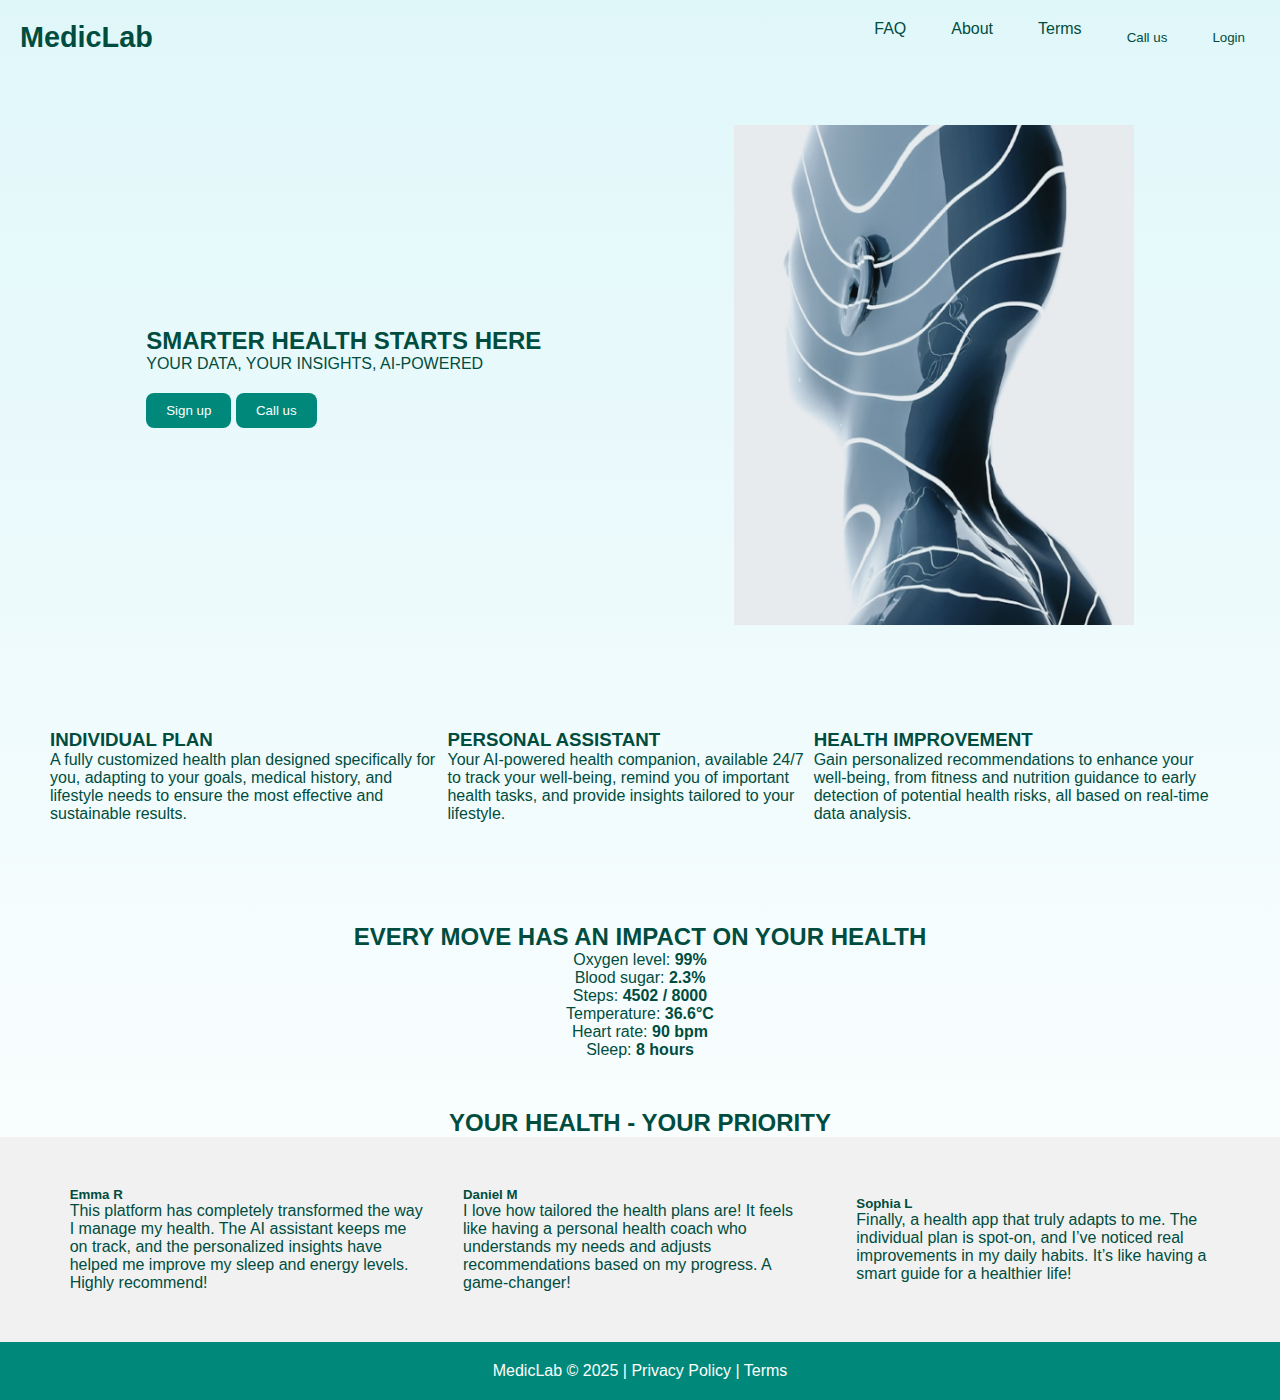
==== index.html @ 34ea57f1 "finial" ====
<!DOCTYPE html>
<html>
<head>
    <title>MedicLab</title>
    <meta charset="utf-8">
    <link rel="stylesheet" href="mockup.css">
    
</head>
    <body>

    <header class="navbar">
        <h1>MedicLab</h1>
        <nav>
            <ul>
                <li><a href="mockup.html">FAQ</a></li>
                <li><a href="mockup.html">About</a></li>
                <li><a href="mockup.html">Terms</a></li>
                <li><button class="btn call">Call us</button></li>
                <li><button class="btn login">Login</button></li>
            </ul>
        </nav>
    </header>


    <section class="hero">
        <div class="hero-content">
            <h2>SMARTER HEALTH STARTS HERE</h2>
            <p>YOUR DATA, <span class="highlight">YOUR INSIGHTS</span>, AI-POWERED</p>
            <div class="hero-buttons">
                <button class="btn signup">Sign up</button>
                <button class="btn call">Call us</button>
            </div>
        </div>
        <div class="hero-image">
            <img src="imageHero.png" alt="Smartwatch with health data" width="400" height="500">
        </div>
    </section>

    <section class="features">
        <div>
            <h3>INDIVIDUAL PLAN</h3>
            <p>A fully customized health plan designed specifically for you, adapting to your goals, medical history, and lifestyle needs to ensure the most effective and sustainable results.</p>
        </div>
        <div>
            <h3>PERSONAL ASSISTANT</h3>
            <p>Your AI-powered health companion, available 24/7 to track your well-being, remind you of important health tasks, and provide insights tailored to your lifestyle.</p>
        </div>
        <div>
            <h3>HEALTH IMPROVEMENT</h3>
            <p>Gain personalized recommendations to enhance your well-being, from fitness and nutrition guidance to early detection of potential health risks, all based on real-time data analysis.</p>
        </div>
    </section>

    <section class="tracking">
        <h2>EVERY MOVE HAS AN IMPACT ON YOUR HEALTH</h2>
        <div>
            <p>Oxygen level: <strong>99%</strong></p>
            <p>Blood sugar: <strong>2.3%</strong></p>
            <p>Steps: <strong>4502 / 8000</strong></p>
            <p>Temperature: <strong>36.6°C</strong></p>
            <p>Heart rate: <strong>90 bpm</strong></p>
            <p>Sleep: <strong>8 hours</strong></p>
        </div>
    </section>

    <h2>YOUR HEALTH - YOUR PRIORITY</h2>

    <section class="testimonials">

        <div class="testimonial">
            <h5 class="card-title">Emma R</h5>
            <p>This platform has completely transformed the way I manage my health. The AI assistant keeps me on track, and the personalized insights have helped me improve my sleep and energy levels. Highly recommend!</p>
        </div>
        <div class="testimonial">
            <h5 class="card-title">Daniel M</h5>
            <p>I love how tailored the health plans are! It feels like having a personal health coach who understands my needs and adjusts recommendations based on my progress. A game-changer!</p>
        </div>
        <div class="testimonial">
            <h5 class="card-title">Sophia L</h5>
            <p>Finally, a health app that truly adapts to me. The individual plan is spot-on, and I’ve noticed real improvements in my daily habits. It’s like having a smart guide for a healthier life!</p>
        </div>
    </section>


    <footer>
        <p>MedicLab &copy; 2025 | Privacy Policy | Terms</p>
    </footer>

    </body>
</html>
---- mockup.css ----
* {
    font-family: "Montserrat", sans-serif;
    box-sizing: border-box;
    margin: 0;
    padding: 0;
}
body {
    background: linear-gradient(to bottom, #e0f7fa, #ffffff);
    color: #004d40;
}
.navbar {
    display: flex; 
    justify-content: space-between;
    align-items: center; 
    padding: 20px;
    color: #004d40;
}

.navbar h1 {
    margin: 0;
    font-size: 1.8em; 
}

.navbar ul {
    display: flex; 
    list-style: none; 
    gap: 15px; 
    margin: 0;
    padding: 0;
}

.navbar a,
.navbar .btn {
    text-decoration: none; 
    color: #004d40; 
    padding: 10px 15px; 
    border: none;
    border-radius: 5px;
    background: transparent;
    cursor: pointer;
}

.navbar .btn:hover {
    background: #00796b;
}

.btn {
    background: #00897b;
    color: white;
    padding: 10px 20px;
    border: none;
    border-radius: 8px;
    cursor: pointer;
}
.btn:hover {
    background: #00796b;
}
.hero {
    display: flex;
    justify-content: space-around;
    align-items: center;
    padding: 50px;
}
.hero-content h1 {
    font-size: 2.5em;
}
.hero-buttons {
    margin-top: 20px;
}

.features {
    display: flex;
    justify-content: space-around;
    text-align: left;
    align-items: center; 
    padding: 50px;
}
.tracking {
    text-align: center;
    padding: 50px;
}
.testimonials {
display: flex;
flex-direction: row; 
text-align: center;
justify-content: space-around; 
align-items: center; 
padding: 50px;
background: #f1f1f1;
}

.testimonial {
text-align: left;
max-width: 30%;
}
footer {
    text-align: center;
    padding: 20px;
    background: #00897b;
    color: white;
}
h2{
    text-align: center;
}
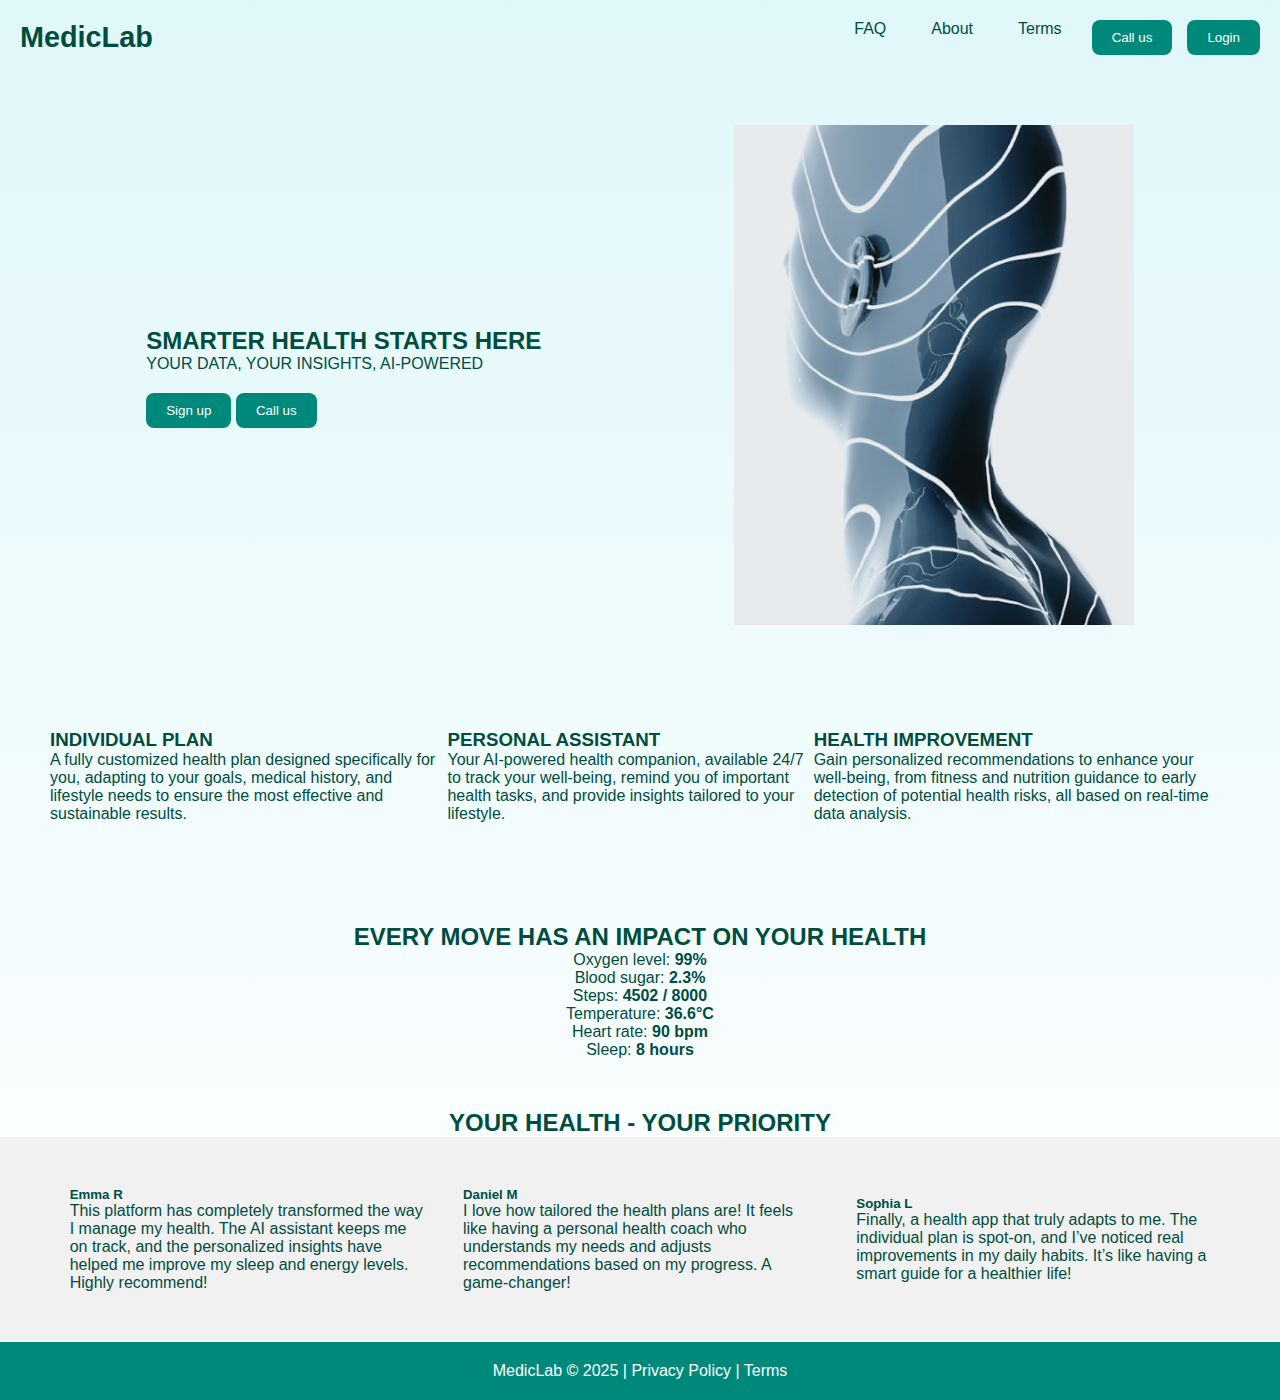
==== commit 4b776a3c: "finial" ====
--- a/index.html
+++ b/index.html
@@ -4,17 +4,17 @@
     <title>MedicLab</title>
     <meta charset="utf-8">
     <link rel="stylesheet" href="mockup.css">
-    
 </head>
+
     <body>
 
     <header class="navbar">
         <h1>MedicLab</h1>
         <nav>
             <ul>
-                <li><a href="mockup.html">FAQ</a></li>
-                <li><a href="mockup.html">About</a></li>
-                <li><a href="mockup.html">Terms</a></li>
+                <li><a href="index.html">FAQ</a></li>
+                <li><a href="index.html">About</a></li>
+                <li><a href="index.html">Terms</a></li>
                 <li><button class="btn call">Call us</button></li>
                 <li><button class="btn login">Login</button></li>
             </ul>
--- a/mockup.css
+++ b/mockup.css
@@ -29,8 +29,7 @@
     padding: 0;
 }
 
-.navbar a,
-.navbar .btn {
+.navbar a{
     text-decoration: none; 
     color: #004d40; 
     padding: 10px 15px; 
@@ -80,18 +79,18 @@
     padding: 50px;
 }
 .testimonials {
-display: flex;
-flex-direction: row; 
-text-align: center;
-justify-content: space-around; 
-align-items: center; 
-padding: 50px;
-background: #f1f1f1;
+    display: flex;
+    flex-direction: row; 
+    text-align: center;
+    justify-content: space-around; 
+    align-items: center; 
+    padding: 50px;
+    background: #f1f1f1;
 }
 
 .testimonial {
-text-align: left;
-max-width: 30%;
+    text-align: left;
+    max-width: 30%;
 }
 footer {
     text-align: center;
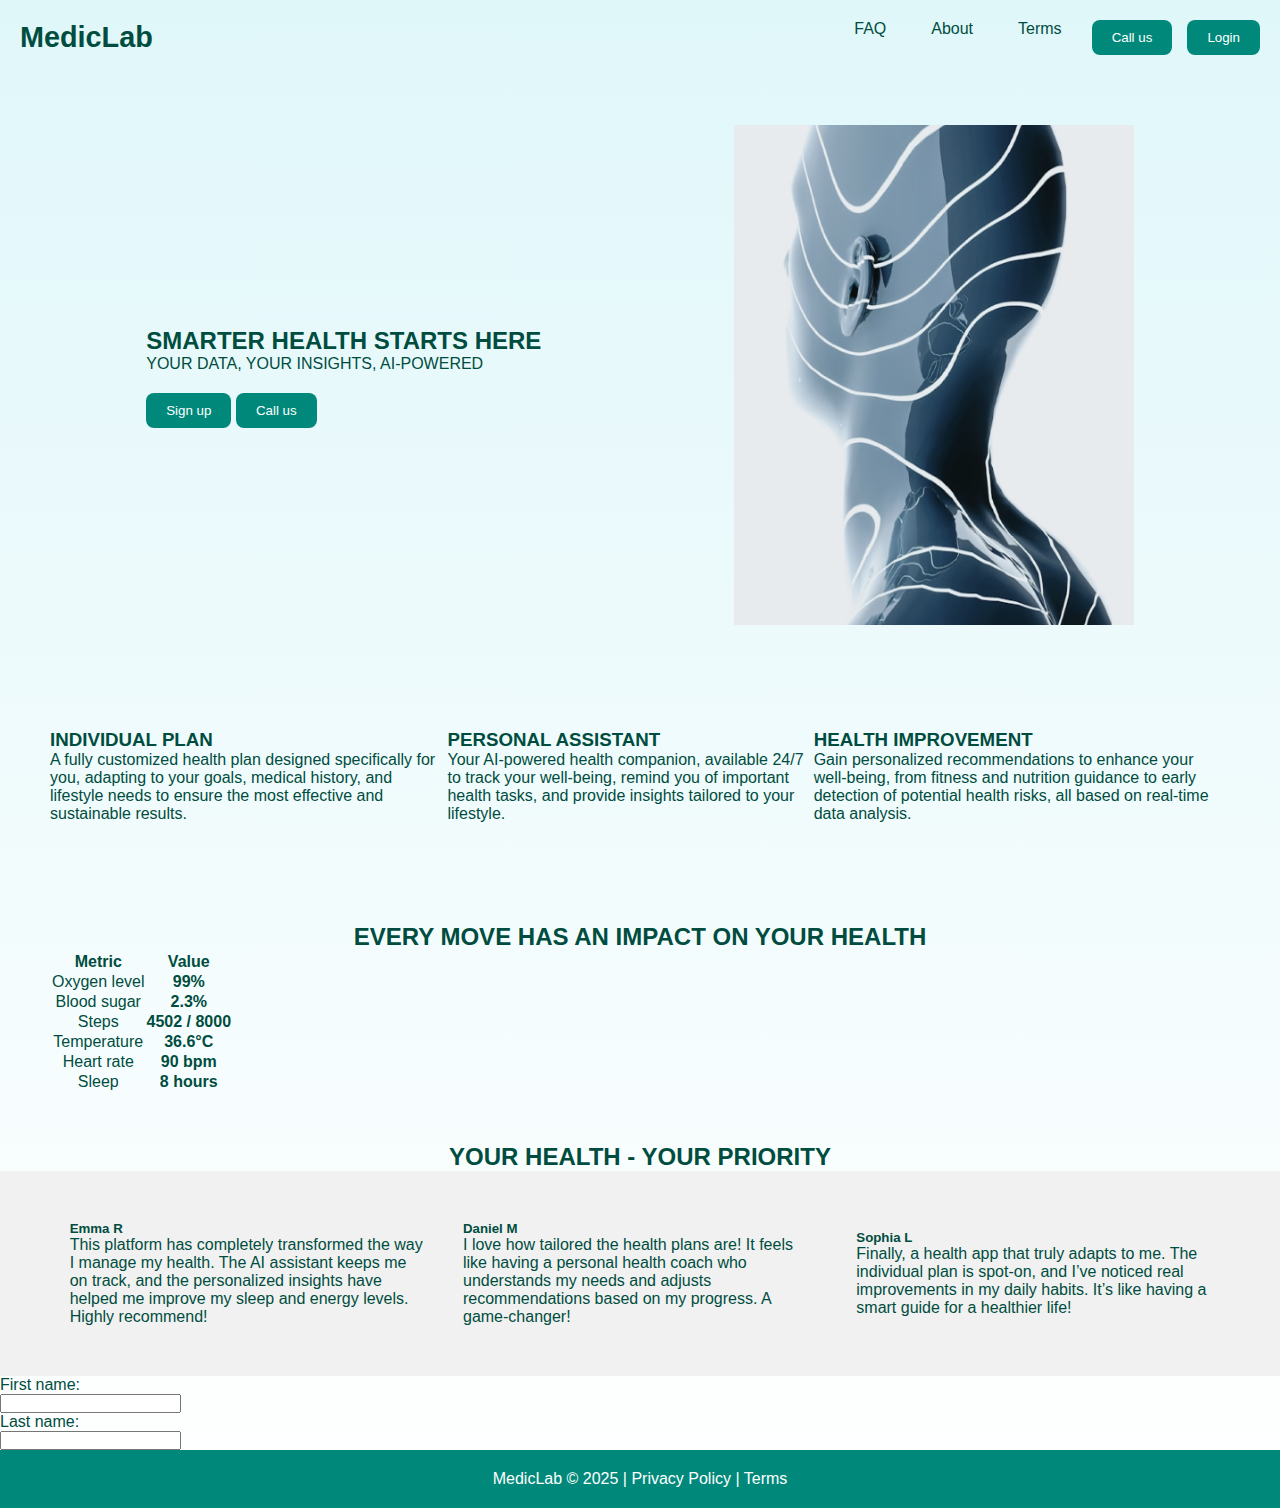
==== commit 8f4f09a3: "finial" ====
--- a/index.html
+++ b/index.html
@@ -54,13 +54,38 @@
     <section class="tracking">
         <h2>EVERY MOVE HAS AN IMPACT ON YOUR HEALTH</h2>
         <div>
-            <p>Oxygen level: <strong>99%</strong></p>
-            <p>Blood sugar: <strong>2.3%</strong></p>
-            <p>Steps: <strong>4502 / 8000</strong></p>
-            <p>Temperature: <strong>36.6°C</strong></p>
-            <p>Heart rate: <strong>90 bpm</strong></p>
-            <p>Sleep: <strong>8 hours</strong></p>
+            <table>
+                <tr>
+                    <th>Metric</th>
+                    <th>Value</th>
+                </tr>
+                <tr>
+                    <td>Oxygen level</td>
+                    <td><strong>99%</strong></td>
+                </tr>
+                <tr>
+                    <td>Blood sugar</td>
+                    <td><strong>2.3%</strong></td>
+                </tr>
+                <tr>
+                    <td>Steps</td>
+                    <td><strong>4502 / 8000</strong></td>
+                </tr>
+                <tr>
+                    <td>Temperature</td>
+                    <td><strong>36.6°C</strong></td>
+                </tr>
+                <tr>
+                    <td>Heart rate</td>
+                    <td><strong>90 bpm</strong></td>
+                </tr>
+                <tr>
+                    <td>Sleep</td>
+                    <td><strong>8 hours</strong></td>
+                </tr>
+            </table>
         </div>
+        
     </section>
 
     <h2>YOUR HEALTH - YOUR PRIORITY</h2>
@@ -81,6 +106,12 @@
         </div>
     </section>
 
+    <form>
+        <label for="fname">First name:</label><br>
+        <input type="text" id="fname" name="fname"><br>
+        <label for="lname">Last name:</label><br>
+        <input type="text" id="lname" name="lname">
+      </form>
 
     <footer>
         <p>MedicLab &copy; 2025 | Privacy Policy | Terms</p>
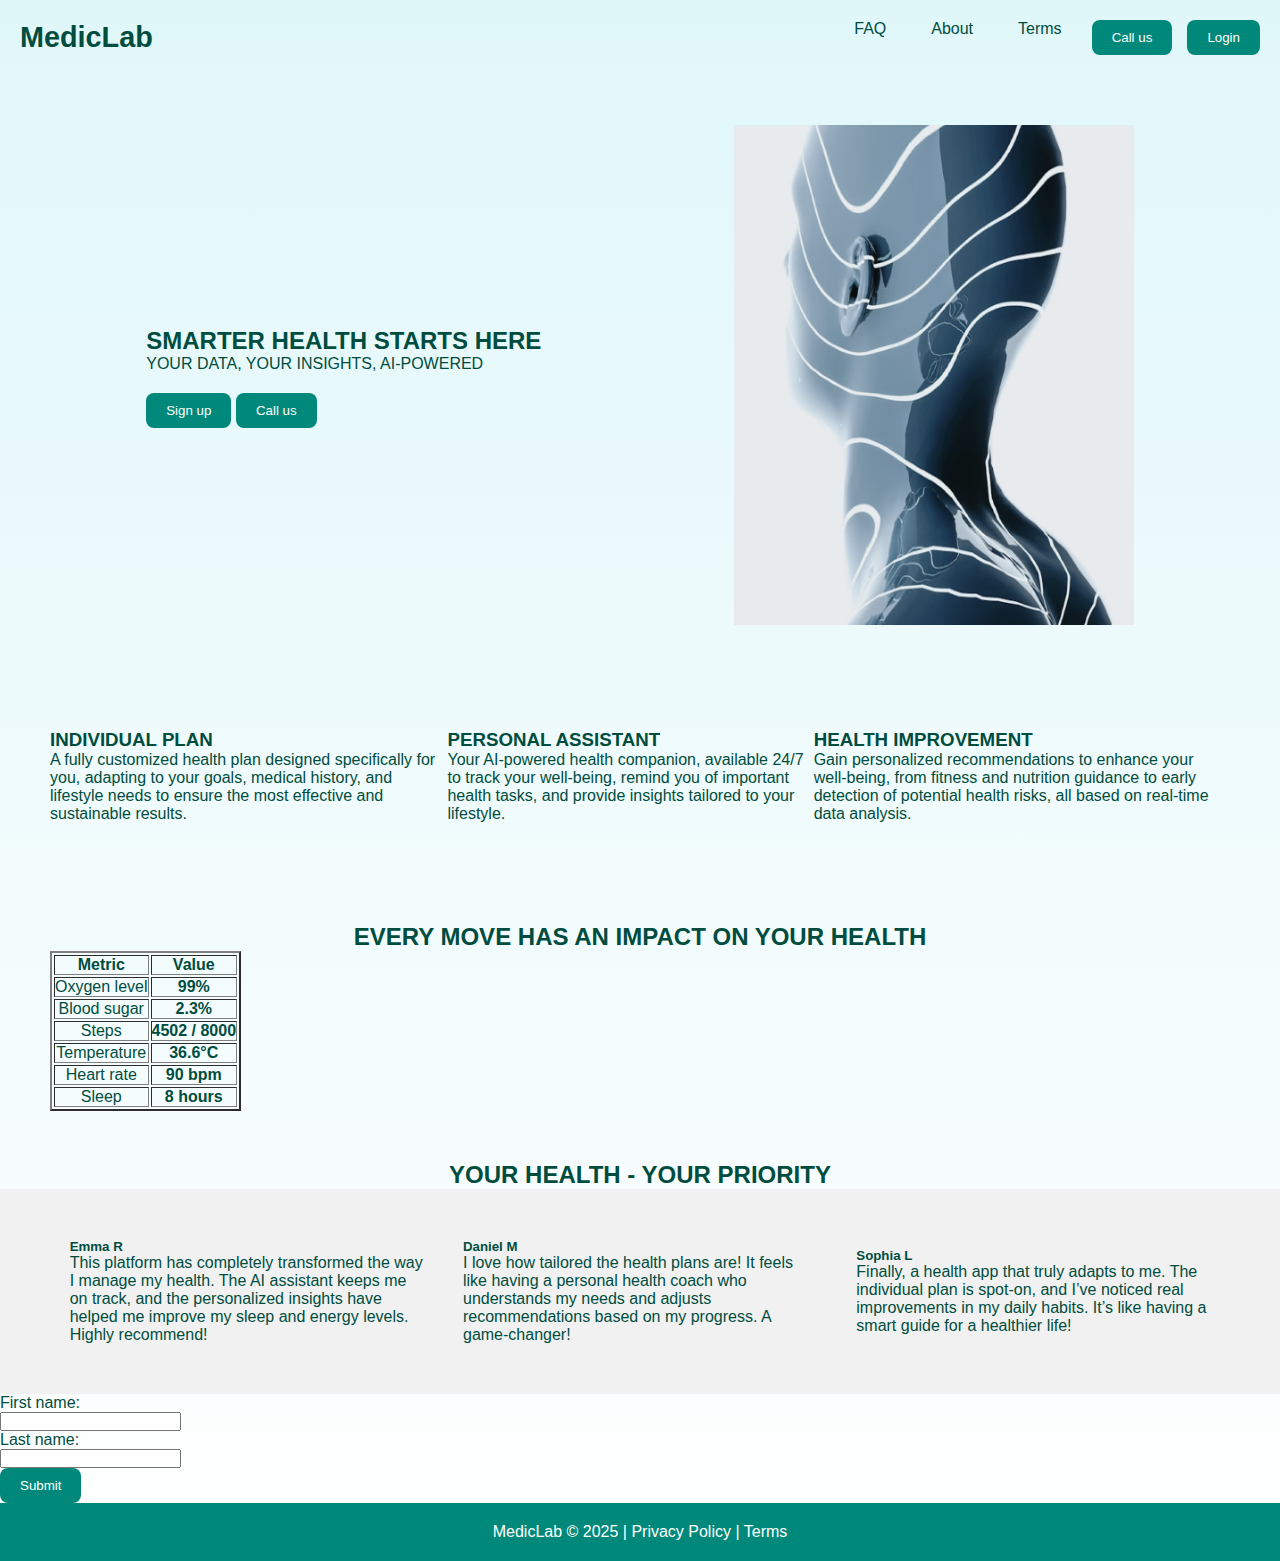
==== commit 400f34b5: "commit" ====
--- a/index.html
+++ b/index.html
@@ -54,7 +54,7 @@
     <section class="tracking">
         <h2>EVERY MOVE HAS AN IMPACT ON YOUR HEALTH</h2>
         <div>
-            <table>
+            <table border="2">
                 <tr>
                     <th>Metric</th>
                     <th>Value</th>
@@ -106,12 +106,16 @@
         </div>
     </section>
 
+    <section>
     <form>
         <label for="fname">First name:</label><br>
         <input type="text" id="fname" name="fname"><br>
         <label for="lname">Last name:</label><br>
         <input type="text" id="lname" name="lname">
+
       </form>
+      <button class="btn Submit">Submit</button>
+      </section>
 
     <footer>
         <p>MedicLab &copy; 2025 | Privacy Policy | Terms</p>
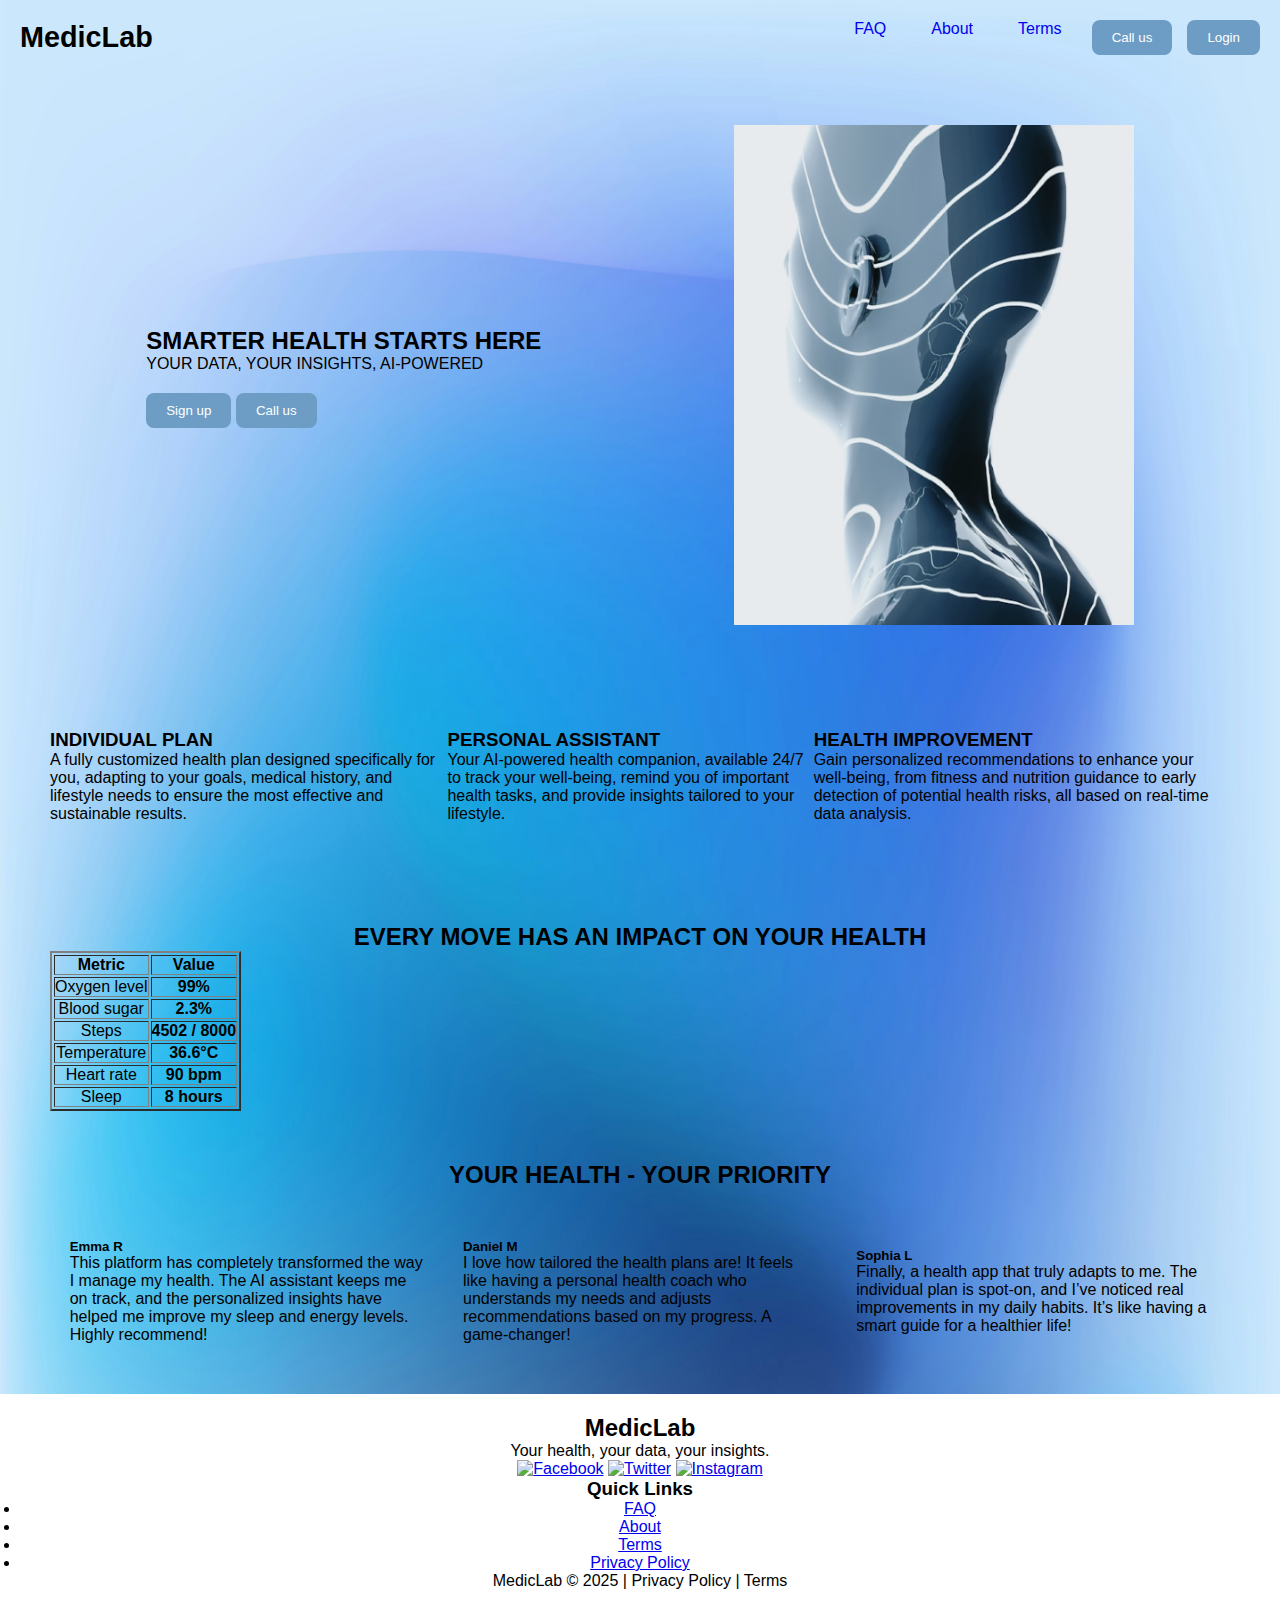
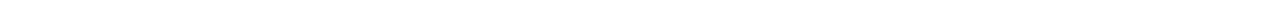
==== commit bd11241c: "commit" ====
--- a/index.html
+++ b/index.html
@@ -106,18 +106,25 @@
         </div>
     </section>
 
-    <section>
-    <form>
-        <label for="fname">First name:</label><br>
-        <input type="text" id="fname" name="fname"><br>
-        <label for="lname">Last name:</label><br>
-        <input type="text" id="lname" name="lname">
-
-      </form>
-      <button class="btn Submit">Submit</button>
-      </section>
-
     <footer>
+        <div class="footer-content">
+            <h2>MedicLab</h2>
+            <p>Your health, your data, your insights.</p>
+            <div class="social-media">
+                <a href="#"><img src="facebook.png" alt="Facebook"></a>
+                <a href="#"><img src="twitter.png" alt="Twitter"></a>
+                <a href="#"><img src="instagram.png" alt="Instagram"></a>
+            </div>
+        </div> 
+        <div class="footer-links">
+            <h3>Quick Links</h3>
+            <ul>
+                <li><a href="#">FAQ</a></li>
+                <li><a href="#">About</a></li>
+                <li><a href="#">Terms</a></li>
+                <li><a href="#">Privacy Policy</a></li>
+            </ul>
+        </div>
         <p>MedicLab &copy; 2025 | Privacy Policy | Terms</p>
     </footer>
 
--- a/mockup.css
+++ b/mockup.css
@@ -4,16 +4,18 @@
     margin: 0;
     padding: 0;
 }
+
 body {
-    background: linear-gradient(to bottom, #e0f7fa, #ffffff);
-    color: #004d40;
+    background-image: url(background.jpg);
+    background-size:cover;
+    background-repeat: no-repeat;
 }
+
 .navbar {
     display: flex; 
     justify-content: space-between;
     align-items: center; 
     padding: 20px;
-    color: #004d40;
 }
 
 .navbar h1 {
@@ -31,7 +33,6 @@
 
 .navbar a{
     text-decoration: none; 
-    color: #004d40; 
     padding: 10px 15px; 
     border: none;
     border-radius: 5px;
@@ -40,11 +41,11 @@
 }
 
 .navbar .btn:hover {
-    background: #00796b;
+    background: #6D9DC5;
 }
 
 .btn {
-    background: #00897b;
+    background: #6D9DC5;
     color: white;
     padding: 10px 20px;
     border: none;
@@ -52,7 +53,7 @@
     cursor: pointer;
 }
 .btn:hover {
-    background: #00796b;
+    background: #6D9DC5;
 }
 .hero {
     display: flex;
@@ -85,7 +86,6 @@
     justify-content: space-around; 
     align-items: center; 
     padding: 50px;
-    background: #f1f1f1;
 }
 
 .testimonial {
@@ -93,10 +93,18 @@
     max-width: 30%;
 }
 footer {
+    
     text-align: center;
     padding: 20px;
-    background: #00897b;
-    color: white;
+    background: white;
+}
+
+footer-links {
+    display: flex; 
+    justify-content: space-between;
+   background-color: white;  
+    flex-direction: row;
+    gap: 20px;
 }
 h2{
     text-align: center;
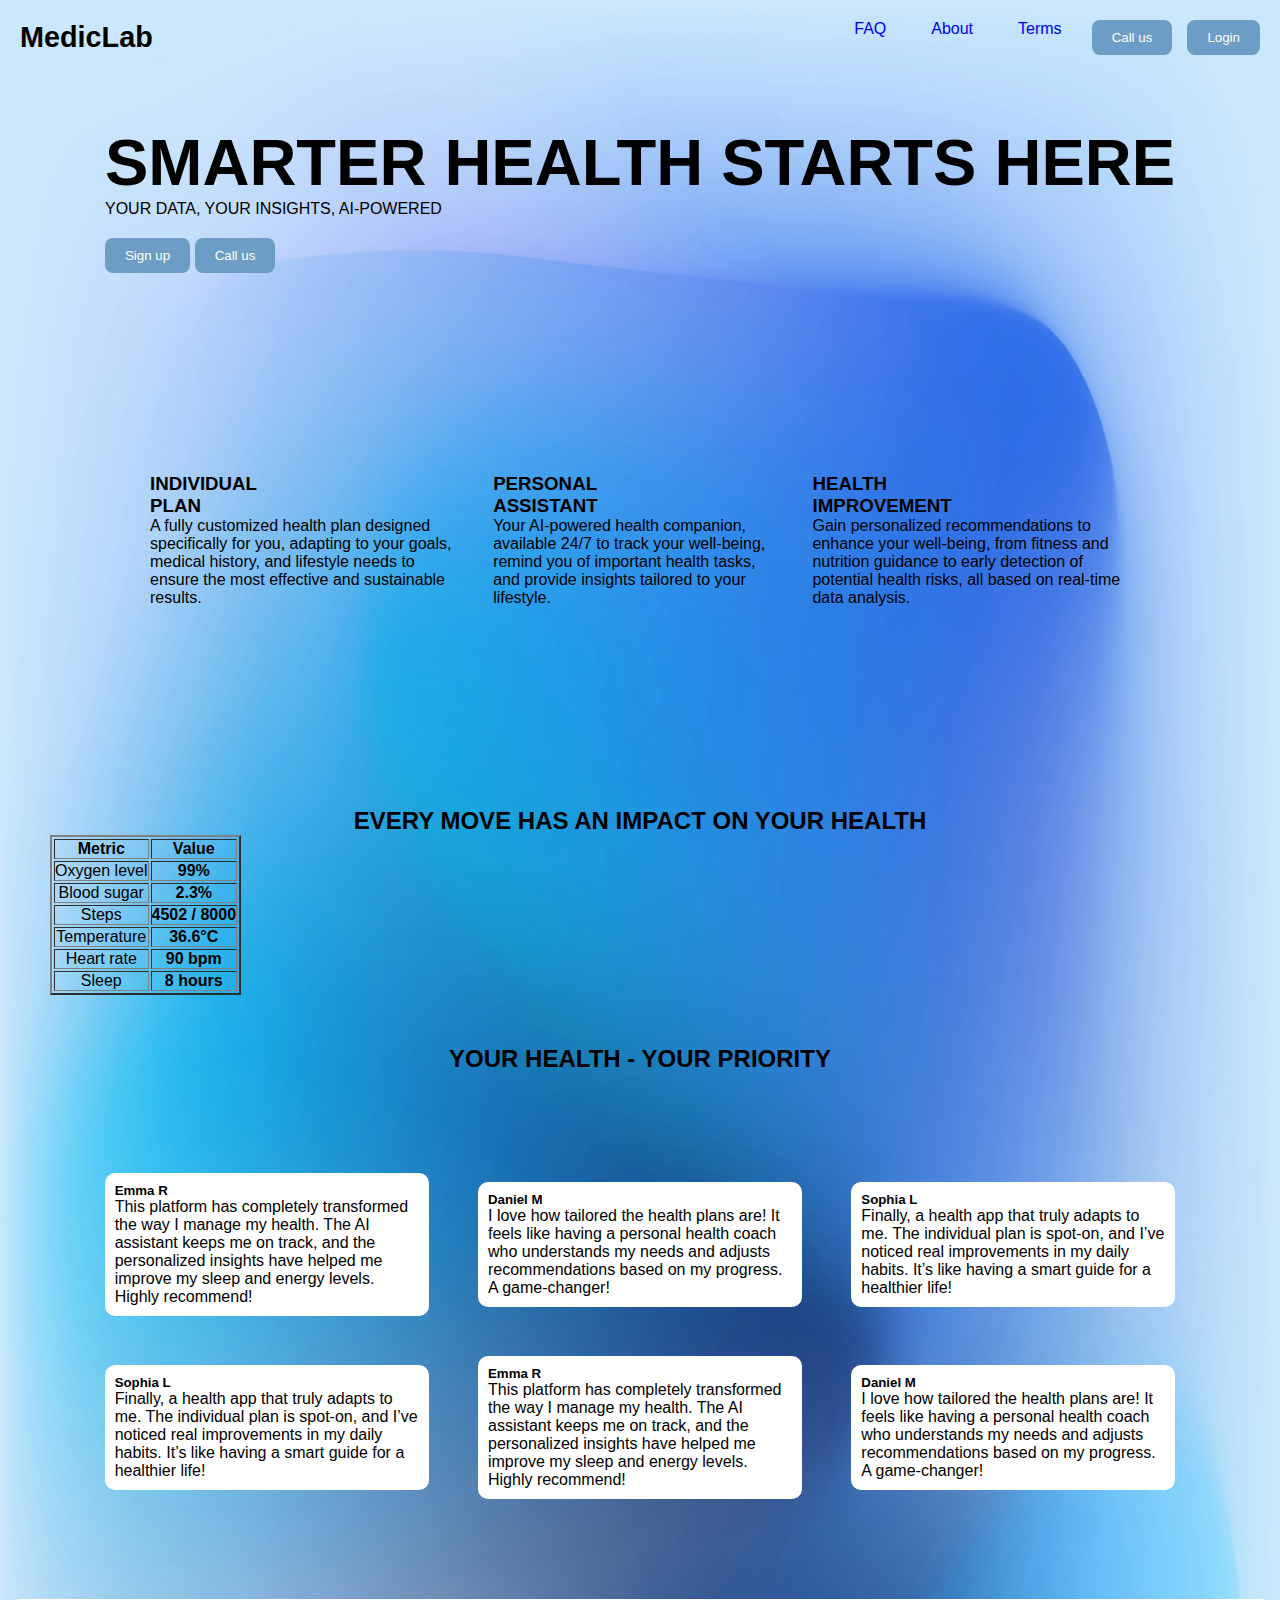
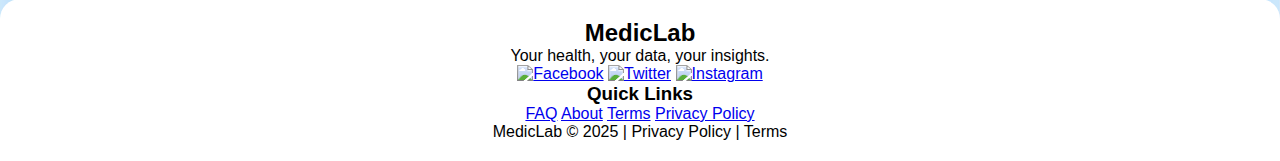
==== commit 193d8db2: "commit" ====
--- a/index.html
+++ b/index.html
@@ -15,8 +15,8 @@
                 <li><a href="index.html">FAQ</a></li>
                 <li><a href="index.html">About</a></li>
                 <li><a href="index.html">Terms</a></li>
-                <li><button class="btn call">Call us</button></li>
-                <li><button class="btn login">Login</button></li>
+                <li><button class="btn call" onclick="location.href='sample.html';">Call us</button></li>
+                <li><button class="btn login" onclick="location.href='sample.html';">Login</button></li>
             </ul>
         </nav>
     </header>
@@ -31,24 +31,34 @@
                 <button class="btn call">Call us</button>
             </div>
         </div>
-        <div class="hero-image">
-            <img src="imageHero.png" alt="Smartwatch with health data" width="400" height="500">
-        </div>
     </section>
 
     <section class="features">
-        <div>
-            <h3>INDIVIDUAL PLAN</h3>
-            <p>A fully customized health plan designed specifically for you, adapting to your goals, medical history, and lifestyle needs to ensure the most effective and sustainable results.</p>
+
+        <div class="card">
+            <div class="card-content">
+                <h3>INDIVIDUAL</h3>
+                <h3>PLAN</h3>
+                <p>A fully customized health plan designed specifically for you, adapting to your goals, medical history, and lifestyle needs to ensure the most effective and sustainable results.</p>
+            </div>
         </div>
-        <div>
-            <h3>PERSONAL ASSISTANT</h3>
-            <p>Your AI-powered health companion, available 24/7 to track your well-being, remind you of important health tasks, and provide insights tailored to your lifestyle.</p>
+
+        <div class="card">
+            <div class="card-content">
+                <h3>PERSONAL</h3>
+                <h3>ASSISTANT</h3>
+                <p>Your AI-powered health companion, available 24/7 to track your well-being, remind you of important health tasks, and provide insights tailored to your lifestyle.</p>    
+            </div>
         </div>
-        <div>
-            <h3>HEALTH IMPROVEMENT</h3>
-            <p>Gain personalized recommendations to enhance your well-being, from fitness and nutrition guidance to early detection of potential health risks, all based on real-time data analysis.</p>
+
+        <div class="card">
+            <div class="card-content">
+                <h3>HEALTH</h3>
+                <h3>IMPROVEMENT</h3>
+                <p>Gain personalized recommendations to enhance your well-being, from fitness and nutrition guidance to early detection of potential health risks, all based on real-time data analysis.</p>    
+            </div>
         </div>
+        
     </section>
 
     <section class="tracking">
@@ -104,6 +114,20 @@
             <h5 class="card-title">Sophia L</h5>
             <p>Finally, a health app that truly adapts to me. The individual plan is spot-on, and I’ve noticed real improvements in my daily habits. It’s like having a smart guide for a healthier life!</p>
         </div>
+        
+        <div class="testimonial">
+            <h5 class="card-title">Sophia L</h5>
+            <p>Finally, a health app that truly adapts to me. The individual plan is spot-on, and I’ve noticed real improvements in my daily habits. It’s like having a smart guide for a healthier life!</p>
+        </div>
+        <div class="testimonial">
+            <h5 class="card-title">Emma R</h5>
+            <p>This platform has completely transformed the way I manage my health. The AI assistant keeps me on track, and the personalized insights have helped me improve my sleep and energy levels. Highly recommend!</p>
+        </div>
+        <div class="testimonial">
+            <h5 class="card-title">Daniel M</h5>
+            <p>I love how tailored the health plans are! It feels like having a personal health coach who understands my needs and adjusts recommendations based on my progress. A game-changer!</p>
+        </div>
+
     </section>
 
     <footer>
@@ -119,10 +143,10 @@
         <div class="footer-links">
             <h3>Quick Links</h3>
             <ul>
-                <li><a href="#">FAQ</a></li>
-                <li><a href="#">About</a></li>
-                <li><a href="#">Terms</a></li>
-                <li><a href="#">Privacy Policy</a></li>
+                <a href="#">FAQ</a>
+                <a href="#">About</a>
+                <a href="#">Terms</a>
+                <a href="#">Privacy Policy</a>
             </ul>
         </div>
         <p>MedicLab &copy; 2025 | Privacy Policy | Terms</p>
--- a/mockup.css
+++ b/mockup.css
@@ -10,6 +10,7 @@
     background-size:cover;
     background-repeat: no-repeat;
 }
+
 
 .navbar {
     display: flex; 
@@ -61,8 +62,8 @@
     align-items: center;
     padding: 50px;
 }
-.hero-content h1 {
-    font-size: 2.5em;
+.hero-content h2 {
+    font-size: 65px;
 }
 .hero-buttons {
     margin-top: 20px;
@@ -73,7 +74,8 @@
     justify-content: space-around;
     text-align: left;
     align-items: center; 
-    padding: 50px;
+    gap: 40px;
+    padding: 150px;
 }
 .tracking {
     text-align: center;
@@ -81,31 +83,50 @@
 }
 .testimonials {
     display: flex;
-    flex-direction: row; 
-    text-align: center;
-    justify-content: space-around; 
+    justify-content: space-around;
+    text-align: left;
     align-items: center; 
-    padding: 50px;
+    gap: 40px;
+    padding: 100px;
+    flex-wrap: wrap;
 }
 
 .testimonial {
     text-align: left;
     max-width: 30%;
+    background-color: white;
+    padding: 10px;
+    background-size: auto;
+    border-radius: 10px;
 }
+
 footer {
-    
+    position:static;
     text-align: center;
     padding: 20px;
     background: white;
+    border-top-left-radius: 20px;
+    border-top-right-radius: 20px;
 }
 
 footer-links {
     display: flex; 
-    justify-content: space-between;
-   background-color: white;  
+    justify-content: space-around;
+    background-color: white;  
+    align-items: center; 
+    text-decoration: none;
+    flex-wrap: wrap;
     flex-direction: row;
     gap: 20px;
 }
 h2{
     text-align: center;
-}+}
+
+@media (max-width: 600px) {
+    .section {
+        flex-direction: column-reverse;
+        justify-content: center;
+    }
+}
+
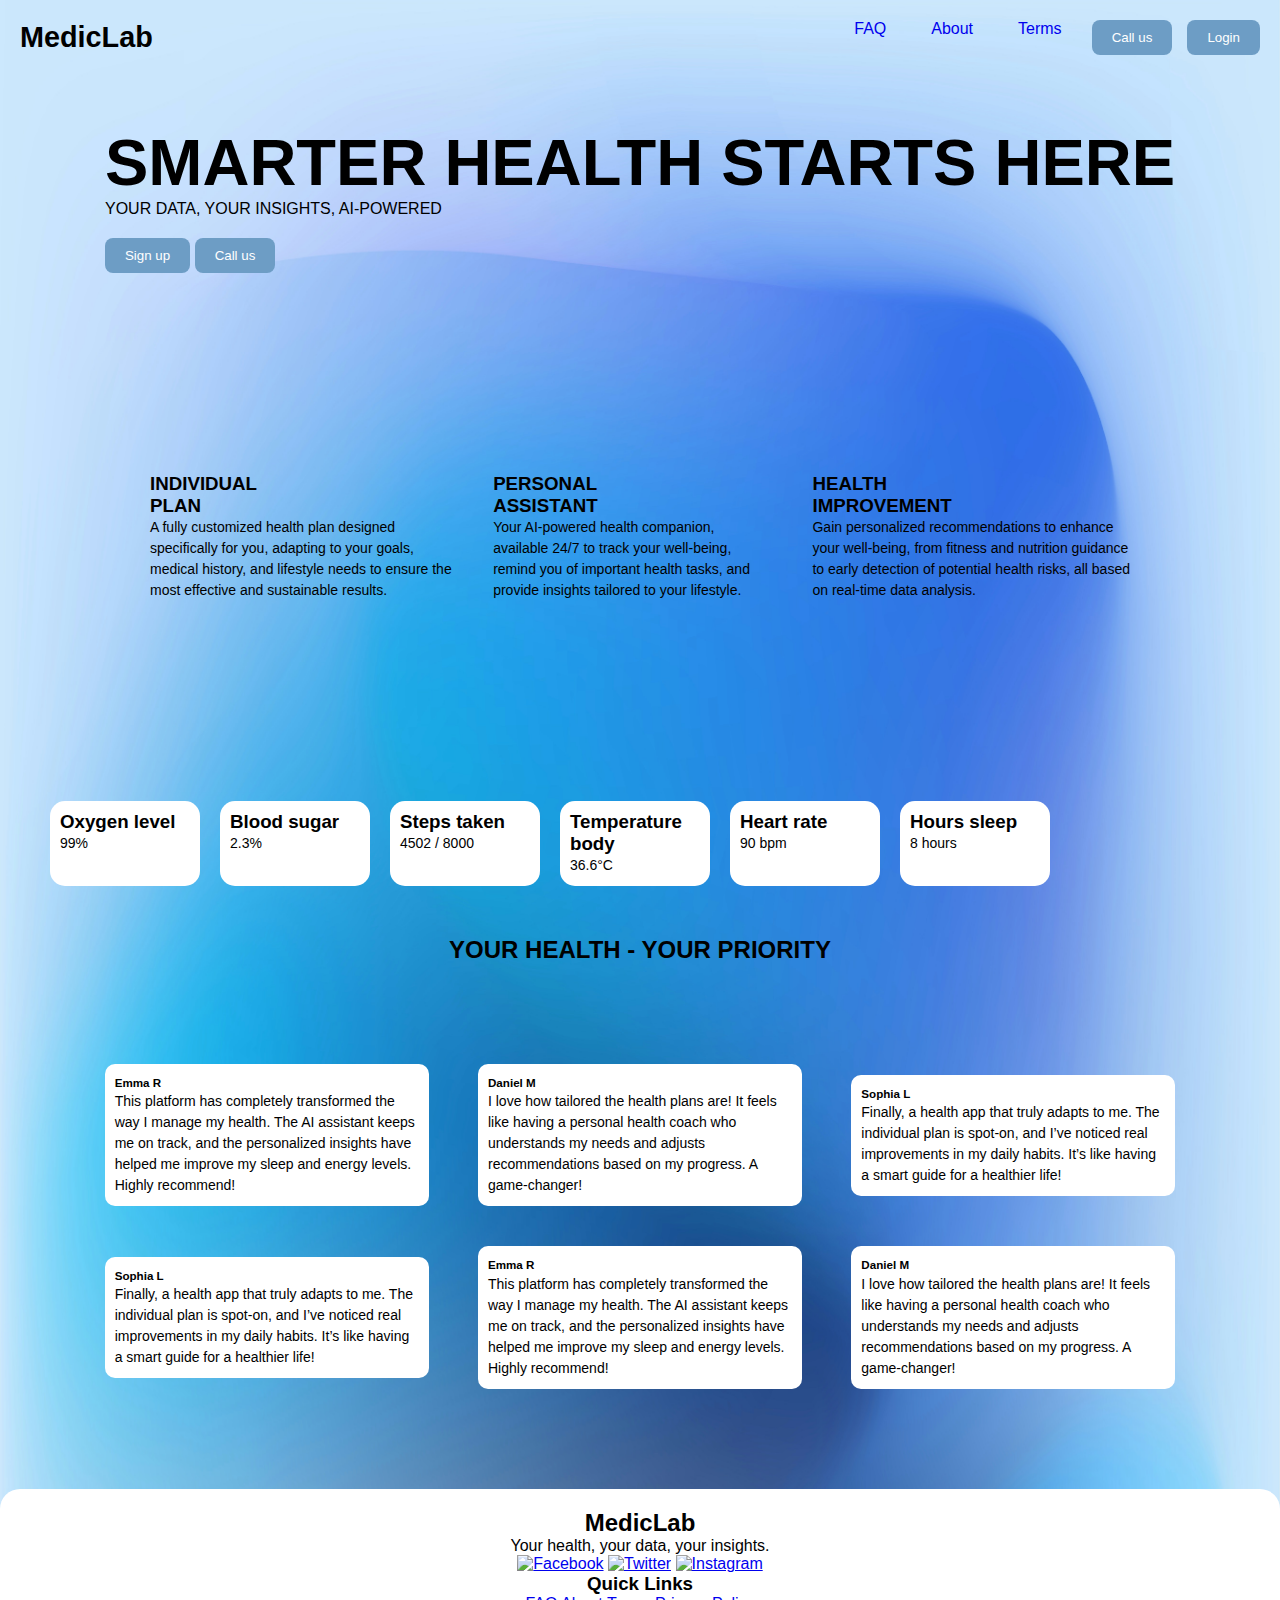
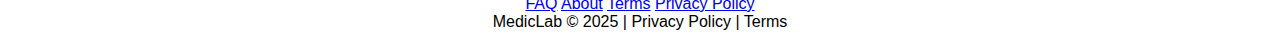
==== commit 1acbaa10: "commit" ====
--- a/index.html
+++ b/index.html
@@ -62,41 +62,49 @@
     </section>
 
     <section class="tracking">
-        <h2>EVERY MOVE HAS AN IMPACT ON YOUR HEALTH</h2>
-        <div>
-            <table border="2">
-                <tr>
-                    <th>Metric</th>
-                    <th>Value</th>
-                </tr>
-                <tr>
-                    <td>Oxygen level</td>
-                    <td><strong>99%</strong></td>
-                </tr>
-                <tr>
-                    <td>Blood sugar</td>
-                    <td><strong>2.3%</strong></td>
-                </tr>
-                <tr>
-                    <td>Steps</td>
-                    <td><strong>4502 / 8000</strong></td>
-                </tr>
-                <tr>
-                    <td>Temperature</td>
-                    <td><strong>36.6°C</strong></td>
-                </tr>
-                <tr>
-                    <td>Heart rate</td>
-                    <td><strong>90 bpm</strong></td>
-                </tr>
-                <tr>
-                    <td>Sleep</td>
-                    <td><strong>8 hours</strong></td>
-                </tr>
-            </table>
-        </div>
+            <div class="cardTracking">
+                <div class="card-content">
+                    <h3>Oxygen level</h3>
+                    <p>99%</p>
+                </div>
+            </div>
         
+            <div class="cardTracking">
+                <div class="card-content">
+                    <h3>Blood sugar</h3>
+                    <p>2.3%</p>
+                </div>
+            </div>
+        
+            <div class="cardTracking">
+                <div class="card-content">
+                    <h3>Steps taken</h3>
+                    <p>4502 / 8000</p>
+                </div>
+            </div>
+        
+            <div class="cardTracking">
+                <div class="card-content">
+                    <h3>Temperature body</h3>
+                    <p>36.6°C</p>
+                </div>
+            </div>
+        
+            <div class="cardTracking">
+                <div class="card-content">
+                    <h3>Heart rate</h3>
+                    <p>90 bpm</p>
+                </div>
+            </div>
+        
+            <div class="cardTracking">
+                <div class="card-content">
+                    <h3>Hours sleep</h3>
+                    <p>8 hours</p>
+                </div>
+            </div>        
     </section>
+    
 
     <h2>YOUR HEALTH - YOUR PRIORITY</h2>
 
@@ -135,9 +143,9 @@
             <h2>MedicLab</h2>
             <p>Your health, your data, your insights.</p>
             <div class="social-media">
-                <a href="#"><img src="facebook.png" alt="Facebook"></a>
-                <a href="#"><img src="twitter.png" alt="Twitter"></a>
-                <a href="#"><img src="instagram.png" alt="Instagram"></a>
+                <a href="#" target="_blank"><img src="facebook.png" alt="Facebook"></a>
+                <a href="#" target="_blank"><img src="twitter.png" alt="Twitter"></a>
+                <a href="#" target="_blank"><img src="instagram.png" alt="Instagram"></a>
             </div>
         </div> 
         <div class="footer-links">
--- a/mockup.css
+++ b/mockup.css
@@ -77,10 +77,38 @@
     gap: 40px;
     padding: 150px;
 }
+
+
+.cardTracking {
+    width: 150px;
+    height: auto;
+    background-color: white;
+    padding: 10px;
+    background-size: auto;
+    border-radius: 15px;
+    text-align: left;
+}
+.tracking card-content h3 {
+    font-size: 14px;
+    margin: 0;
+    font: normal 400 14px/1.5 "Montserrat", sans-serif;
+
+}
+.card-content p {
+    font-size: 20px;
+    margin: 0;
+    font: normal 400 14px/1.5 "Montserrat", sans-serif;
+}
+
+
 .tracking {
     text-align: center;
     padding: 50px;
+    display: flex;
+    flex-wrap: wrap;
+    gap: 20px;
 }
+
 .testimonials {
     display: flex;
     justify-content: space-around;
@@ -92,6 +120,7 @@
 }
 
 .testimonial {
+    font: normal 400 14px/1.5 "Montserrat", sans-serif;
     text-align: left;
     max-width: 30%;
     background-color: white;
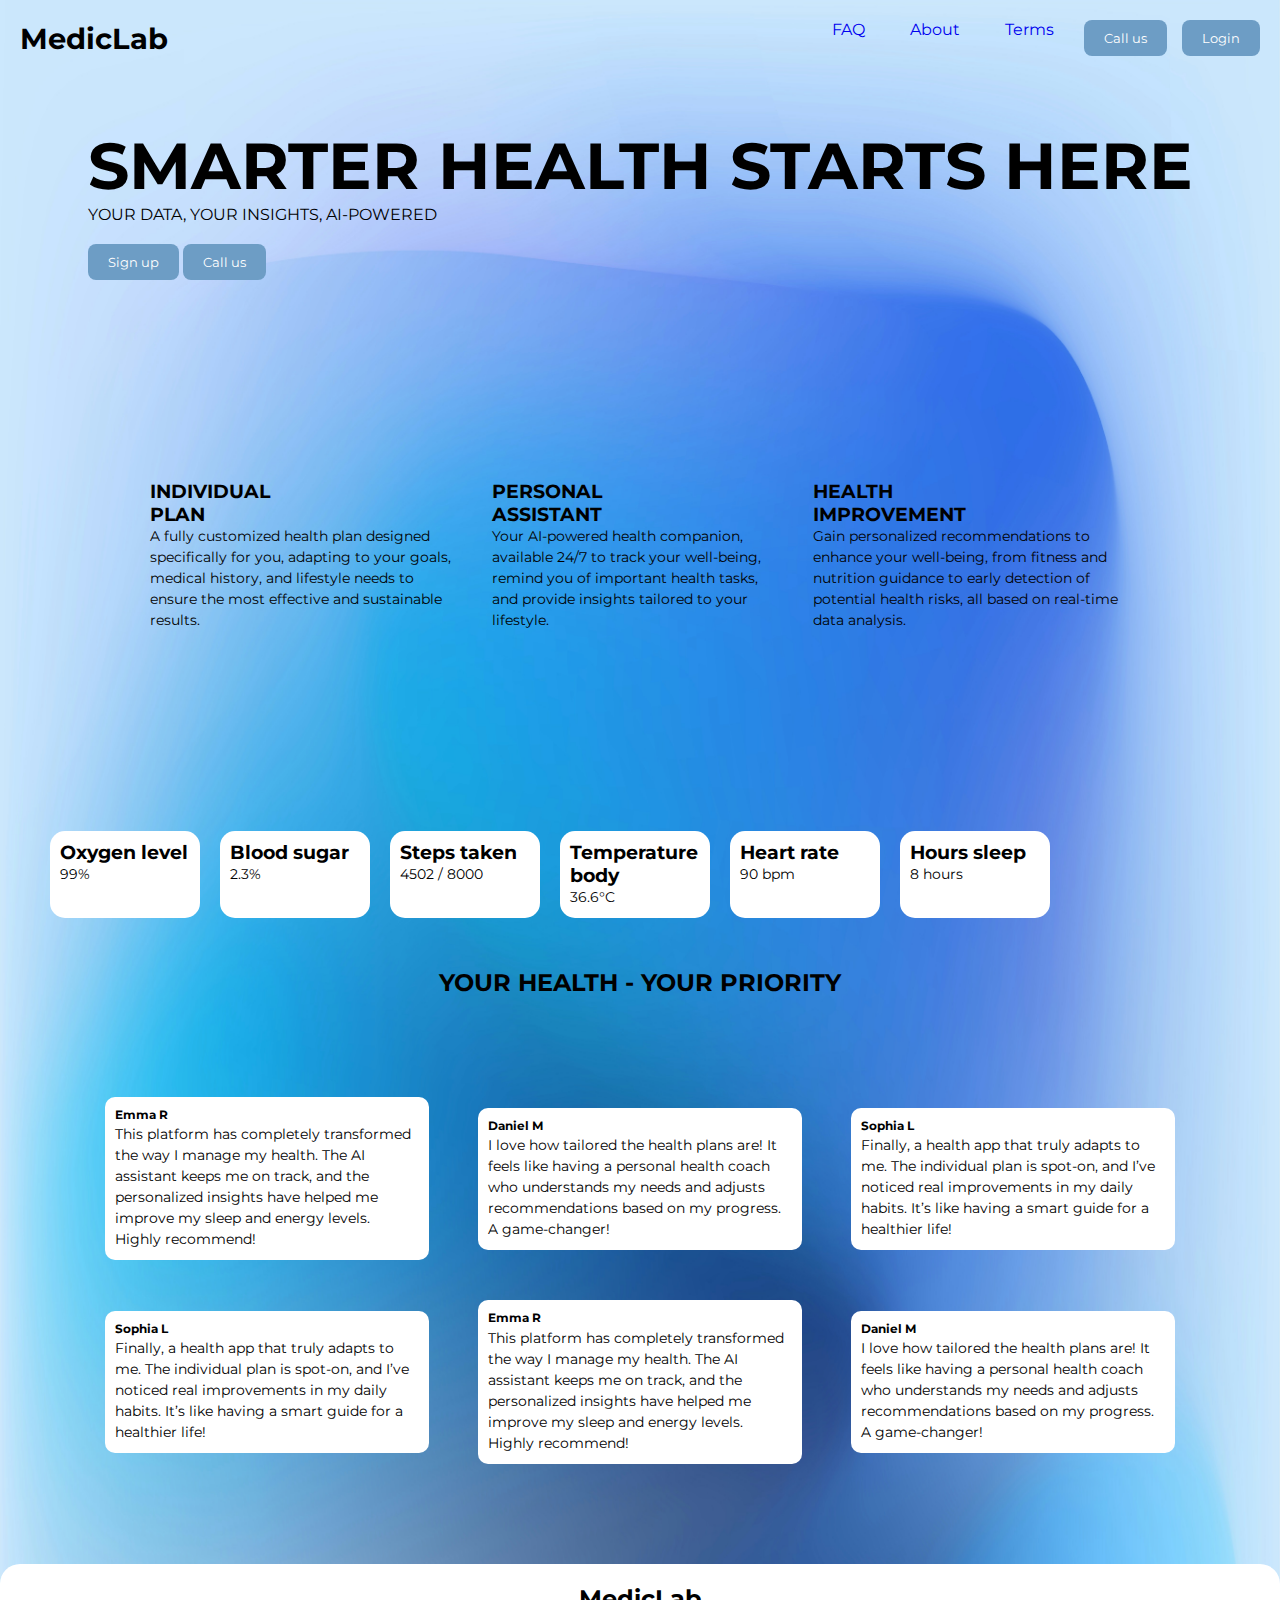
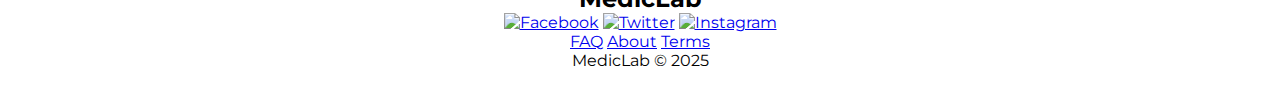
==== commit 7f540a0c: "commit pages" ====
--- a/index.html
+++ b/index.html
@@ -3,17 +3,19 @@
 <head>
     <title>MedicLab</title>
     <meta charset="utf-8">
+    <link href="https://fonts.googleapis.com/css2?family=Montserrat:wght@400;500;600;700&display=swap" rel="stylesheet">
     <link rel="stylesheet" href="mockup.css">
 </head>
 
     <body>
 
     <header class="navbar">
+
         <h1>MedicLab</h1>
         <nav>
             <ul>
-                <li><a href="index.html">FAQ</a></li>
-                <li><a href="index.html">About</a></li>
+                <li><a href="faq.html">FAQ</a></li>
+                <li><a href="aboutus.html">About</a></li>
                 <li><a href="index.html">Terms</a></li>
                 <li><button class="btn call" onclick="location.href='sample.html';">Call us</button></li>
                 <li><button class="btn login" onclick="location.href='sample.html';">Login</button></li>
@@ -141,7 +143,6 @@
     <footer>
         <div class="footer-content">
             <h2>MedicLab</h2>
-            <p>Your health, your data, your insights.</p>
             <div class="social-media">
                 <a href="#" target="_blank"><img src="facebook.png" alt="Facebook"></a>
                 <a href="#" target="_blank"><img src="twitter.png" alt="Twitter"></a>
@@ -149,15 +150,13 @@
             </div>
         </div> 
         <div class="footer-links">
-            <h3>Quick Links</h3>
             <ul>
-                <a href="#">FAQ</a>
-                <a href="#">About</a>
-                <a href="#">Terms</a>
-                <a href="#">Privacy Policy</a>
+                <a href="faq.html">FAQ</a>
+                <a href="aboutus.html">About</a>
+                <a href="terms.html">Terms</a>
             </ul>
         </div>
-        <p>MedicLab &copy; 2025 | Privacy Policy | Terms</p>
+        <p>MedicLab &copy; 2025 </p>
     </footer>
 
     </body>
--- a/mockup.css
+++ b/mockup.css
@@ -129,6 +129,66 @@
     border-radius: 10px;
 }
 
+.main-container-pages {
+    flex-direction: column;
+    display: flex;
+    align-items: flex-start;
+    margin: 2rem;
+    gap: 2rem;
+    transition: all 1s ease-in-out, opacity 0.5s ease-in-out, height 0ms;
+}
+
+.sidebar a:hover {
+    background-color: #f1f1f1;
+    animation: spin 0.5s linear;
+}
+
+.sidebar a.active {
+    background-color: #555;
+    color: #fff;
+}
+
+ul li
+{
+    list-style-type: none;
+}
+
+.sidebar {
+    font: normal 400 14px/1.5 "Montserrat", sans-serif;
+    text-decoration: none;
+    position: sticky;
+    top: 1rem;
+    width: 220px;
+    background-color: #ffffff;
+    padding: 10px;
+    box-shadow: 0 0 10px rgba(0,0,0,0.1);
+    border-radius: 10px;
+    height: fit-content;;
+}
+
+.sidebar a {
+    text-decoration: none; 
+    color: #333; 
+    display: block;
+    padding: 10px;
+    border-radius: 5px;
+} 
+
+.content {
+    font: normal 400 14px/1.5 "Montserrat", sans-serif;
+    flex: 1;
+    padding: 2rem;
+    border-radius: 10px;
+    box-shadow: 0 0 10px rgba(0,0,0,0.1);
+    min-width: 0;
+    transition: opacity 0.5s ease-in-out;
+}
+.content h3 {
+    margin-bottom: 20px;
+    margin-top: 20px;
+    transition: opacity 0.5s ease-in-out;
+}
+
 footer {
     position:static;
     text-align: center;
@@ -152,10 +212,22 @@
     text-align: center;
 }
 
-@media (max-width: 600px) {
+@media (min-width: 740px) {
     .section {
-        flex-direction: column-reverse;
+        flex-direction:row-reverse;
         justify-content: center;
     }
-}
-
+    .main-container-pages {
+        flex-direction: row;
+    }
+
+    .sidebar {
+        position: static;
+    }
+}
+
+@keyframes spin{
+    0%{transform:rotate(0deg)}
+    100%{transform:rotate(360deg)}
+}
+
